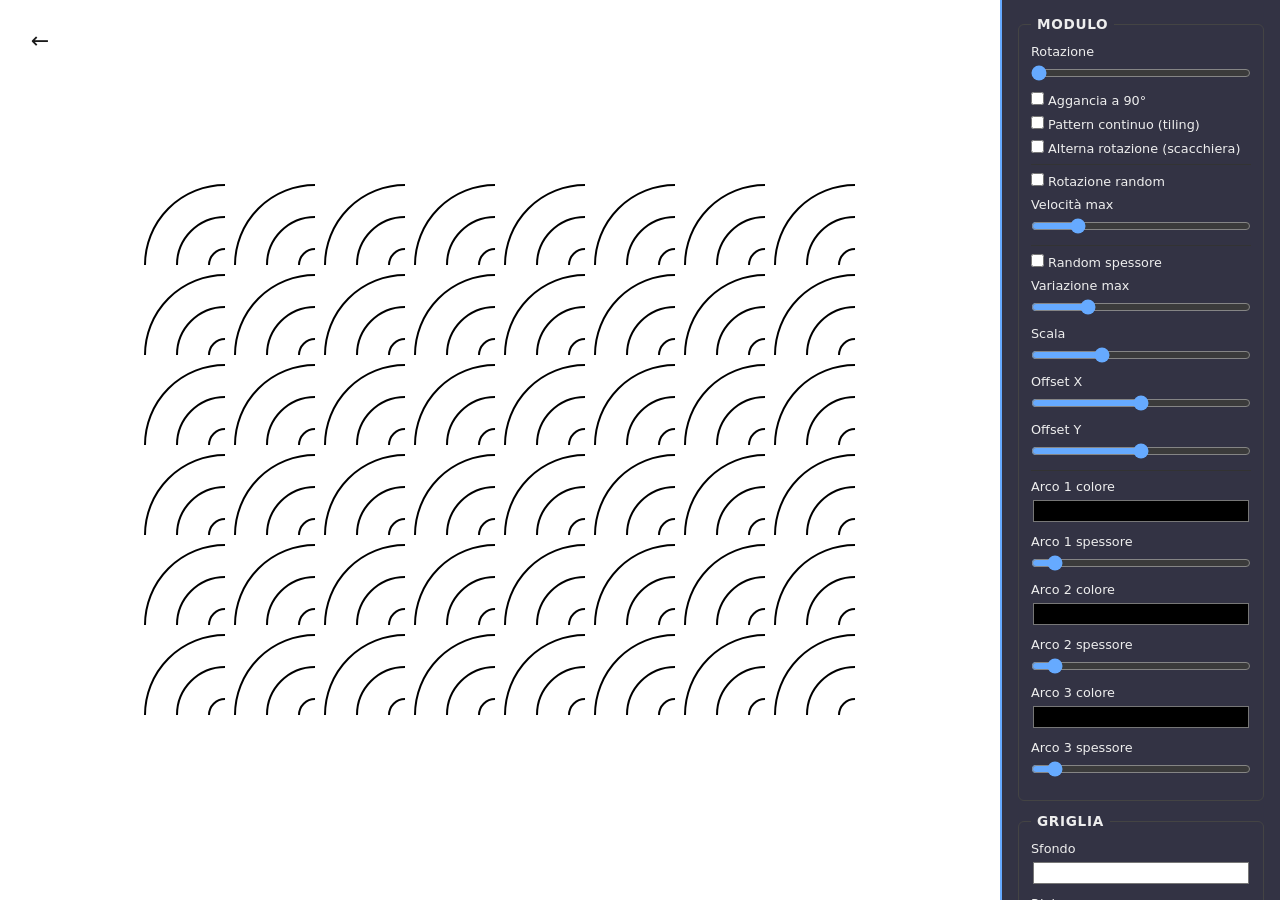
==== pattern esercizio 1/index.html @ a2ea2230 "inline submodule content" ====
<!DOCTYPE html>
<html lang="it">
<head>
  <meta charset="UTF-8">
  <meta name="viewport" content="width=device-width, initial-scale=1.0">
  <title>Pattern Generator</title>
  <link rel="stylesheet" href="style.css">
  <style>
    * { margin:0; padding:0; box-sizing:border-box; }
    body { font-family:system-ui,sans-serif; background:#1a1a1a; color:#eee; overflow:hidden; height:100vh; }
    #app { display:flex; flex-direction:row; height:100vh; }
    #canvas { flex:1; display:block; min-width:0; min-height:0; }
    #controls { width:280px; flex-shrink:0; background:#334; padding:16px; overflow-y:auto; border-left:2px solid #6af; }
    fieldset { border:1px solid #444; border-radius:6px; padding:12px; margin-bottom:12px; }
    legend { padding:0 6px; font-weight:600; font-size:0.85rem; text-transform:uppercase; letter-spacing:.05em; }
    label { display:block; font-size:0.8rem; margin-bottom:8px; }
    label input[type="range"] { width:100%; margin-top:6px; cursor:pointer; accent-color:#6af; }
    label input[type="color"] { display:block; margin-top:2px; border:none; background:none; width:100%; height:30px; cursor:pointer; }
    hr { border:none; border-top:1px solid #333; margin:8px 0; }
    button { width:100%; padding:8px; background:#3a3a3a; color:#eee; border:1px solid #555; border-radius:4px; cursor:pointer; font-size:0.85rem; }
    button:hover { background:#4a4a4a; }
    #selectedModuleControls { border-color:#6af; }
    #selectedModuleControls p { color:#6af; }
    .attractor-item { display:flex; gap:6px; align-items:center; margin-top:8px; font-size:0.8rem; }
    .attractor-item input[type="number"] { width:60px; padding:3px; background:#333; color:#eee; border:1px solid #555; border-radius:3px; }
    .attractor-item button { width:auto; padding:3px 8px; background:#502; border-color:#a33; }
    .back-btn {
      position: fixed;
      top: 20px;
      left: 20px;
      z-index: 9999;
      width: 40px;
      height: 40px;
      display: flex;
      align-items: center;
      justify-content: center;
      background: rgba(255,255,255,0.3);
      border: 1px solid rgba(255,255,255,0.25);
      border-radius: 12px;
      color: #1a1a1a;
      font-size: 22px;
      text-decoration: none;
    }
    .back-btn:hover {
      background: rgba(255,255,255,0.5);
    }
  </style>
</head>
<body>
  <div id="app">
    <canvas id="canvas"></canvas>
    <aside id="controls">
      <fieldset>
        <legend>Modulo</legend>
        <label>Rotazione <input type="range" id="rotation" min="0" max="360" value="0"></label>
        <label><input type="checkbox" id="snap90"> Aggancia a 90°</label>
        <label><input type="checkbox" id="tilingMode"> Pattern continuo (tiling)</label>
        <label><input type="checkbox" id="alternateRotation"> Alterna rotazione (scacchiera)</label>
        <hr>
        <label><input type="checkbox" id="randomRotation"> Rotazione random</label>
        <label>Velocità max <input type="range" id="randomSpeed" min="0.1" max="10" step="0.1" value="2"></label>
        <hr>
        <label><input type="checkbox" id="randomStroke"> Random spessore</label>
        <label>Variazione max <input type="range" id="maxStrokeVar" min="0.5" max="15" step="0.5" value="4"></label>
        <label>Scala <input type="range" id="scale" min="0.1" max="3" step="0.01" value="1"></label>
        <label>Offset X <input type="range" id="offsetX" min="-100" max="100" value="0"></label>
        <label>Offset Y <input type="range" id="offsetY" min="-100" max="100" value="0"></label>
        <hr>
        <label>Arco 1 colore <input type="color" id="color1" value="#000000"></label>
        <label>Arco 1 spessore <input type="range" id="stroke1" min="0.5" max="20" step="0.5" value="2"></label>
        <label>Arco 2 colore <input type="color" id="color2" value="#000000"></label>
        <label>Arco 2 spessore <input type="range" id="stroke2" min="0.5" max="20" step="0.5" value="2"></label>
        <label>Arco 3 colore <input type="color" id="color3" value="#000000"></label>
        <label>Arco 3 spessore <input type="range" id="stroke3" min="0.5" max="20" step="0.5" value="2"></label>
      </fieldset>
      <fieldset>
        <legend>Griglia</legend>
        <label>Sfondo <input type="color" id="bgColor" value="#ffffff"></label>
        <label>Righe <input type="range" id="rows" min="1" max="20" value="6"></label>
        <label>Colonne <input type="range" id="cols" min="1" max="20" value="8"></label>
        <label>Modulo (px) <input type="range" id="moduleSize" min="20" max="200" value="80"></label>
        <label>Gutter <input type="range" id="gutter" min="0" max="50" value="10"></label>
      </fieldset>
      <fieldset id="selectedModuleControls" style="display:none">
        <legend>Modulo selezionato</legend>
        <p id="selectedModuleLabel" style="font-size:0.8rem;margin-bottom:6px;"></p>
        <label>Rotazione individuale <input type="range" id="perModuleRotation" min="0" max="360" value="0"></label>
      </fieldset>
      <fieldset>
        <legend>Attrattori</legend>
        <button id="addAttractor">+ Aggiungi attrattore</button>
        <div id="attractorList"></div>
      </fieldset>
    </aside>
  </div>
  <script src="module.js"></script>
  <script src="grid.js"></script>
  <script src="controls.js"></script>
  <script src="script.js"></script>
  <a href="../index.html" class="back-btn">←</a>
</body>
</html>
---- pattern esercizio 1/style.css ----
* {
  margin: 0;
  padding: 0;
  box-sizing: border-box;
}

body {
  font-family: system-ui, -apple-system, sans-serif;
  background: #1a1a1a;
  color: #eee;
  overflow: hidden;
  height: 100vh;
}

#app {
  display: flex;
  flex-direction: row;
  height: 100vh;
}

#canvas {
  flex: 1;
  display: block;
  min-width: 0;
  min-height: 0;
}

#controls {
  width: 280px;
  flex-shrink: 0;
  background: #334;
  padding: 16px;
  overflow-y: auto;
  border-left: 2px solid #6af;
}

fieldset {
  border: 1px solid #444;
  border-radius: 6px;
  padding: 12px;
  margin-bottom: 12px;
}

legend {
  padding: 0 6px;
  font-weight: 600;
  font-size: 0.85rem;
  text-transform: uppercase;
  letter-spacing: 0.05em;
}

label {
  display: block;
  font-size: 0.8rem;
  margin-bottom: 8px;
}

label input[type="range"] {
  width: 100%;
  margin-top: 6px;
  cursor: pointer;
  accent-color: #6af;
}

label input[type="range"]::-moz-range-track {
  height: 6px;
  background: #555;
  border-radius: 4px;
}

label input[type="range"]::-moz-range-thumb {
  width: 18px;
  height: 18px;
  border-radius: 50%;
  background: #6af;
  border: none;
  cursor: pointer;
}

label input[type="color"] {
  display: block;
  margin-top: 2px;
  border: none;
  background: none;
  width: 100%;
  height: 30px;
  cursor: pointer;
}

hr {
  border: none;
  border-top: 1px solid #333;
  margin: 8px 0;
}

button {
  width: 100%;
  padding: 8px;
  background: #3a3a3a;
  color: #eee;
  border: 1px solid #555;
  border-radius: 4px;
  cursor: pointer;
  font-size: 0.85rem;
}

button:hover {
  background: #4a4a4a;
}

#selectedModuleControls {
  border-color: #6af;
}

#selectedModuleControls p {
  color: #6af;
}

.attractor-item {
  display: flex;
  gap: 6px;
  align-items: center;
  margin-top: 8px;
  font-size: 0.8rem;
}

.attractor-item input[type="number"] {
  width: 60px;
  padding: 3px;
  background: #333;
  color: #eee;
  border: 1px solid #555;
  border-radius: 3px;
}

.attractor-item button {
  width: auto;
  padding: 3px 8px;
  background: #502;
  border-color: #a33;
}
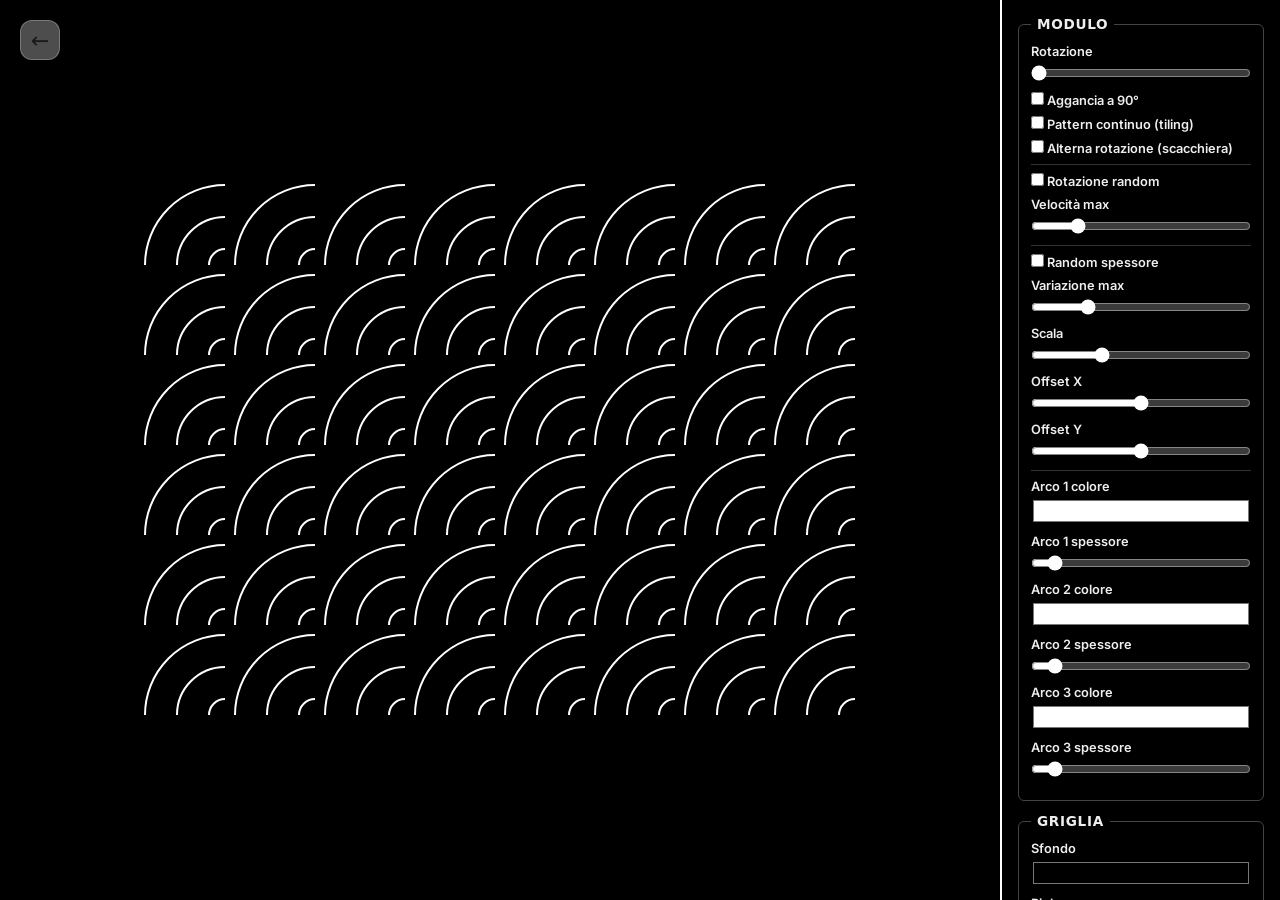
==== commit 7d58ebb6: "aggiorna pattern esercizio, tipografia cinetica e style guide" ====
--- a/pattern esercizio 1/index.html
+++ b/pattern esercizio 1/index.html
@@ -4,17 +4,20 @@
   <meta charset="UTF-8">
   <meta name="viewport" content="width=device-width, initial-scale=1.0">
   <title>Pattern Generator</title>
+  <link rel="preconnect" href="https://fonts.googleapis.com">
+  <link rel="preconnect" href="https://fonts.gstatic.com" crossorigin>
+  <link href="https://fonts.googleapis.com/css2?family=Inter:wght@400;500;600&display=swap" rel="stylesheet">
   <link rel="stylesheet" href="style.css">
   <style>
     * { margin:0; padding:0; box-sizing:border-box; }
     body { font-family:system-ui,sans-serif; background:#1a1a1a; color:#eee; overflow:hidden; height:100vh; }
     #app { display:flex; flex-direction:row; height:100vh; }
     #canvas { flex:1; display:block; min-width:0; min-height:0; }
-    #controls { width:280px; flex-shrink:0; background:#334; padding:16px; overflow-y:auto; border-left:2px solid #6af; }
+    #controls { width:280px; flex-shrink:0; background:#000; padding:16px; overflow-y:auto; border-left:2px solid #fff; }
     fieldset { border:1px solid #444; border-radius:6px; padding:12px; margin-bottom:12px; }
     legend { padding:0 6px; font-weight:600; font-size:0.85rem; text-transform:uppercase; letter-spacing:.05em; }
-    label { display:block; font-size:0.8rem; margin-bottom:8px; }
-    label input[type="range"] { width:100%; margin-top:6px; cursor:pointer; accent-color:#6af; }
+    label { display:block; font-family:'Inter',sans-serif; font-size:0.8rem; font-weight:600; margin-bottom:8px; }
+    label input[type="range"] { width:100%; margin-top:6px; cursor:pointer; accent-color:#fff; }
     label input[type="color"] { display:block; margin-top:2px; border:none; background:none; width:100%; height:30px; cursor:pointer; }
     hr { border:none; border-top:1px solid #333; margin:8px 0; }
     button { width:100%; padding:8px; background:#3a3a3a; color:#eee; border:1px solid #555; border-radius:4px; cursor:pointer; font-size:0.85rem; }
@@ -66,16 +69,16 @@
         <label>Offset X <input type="range" id="offsetX" min="-100" max="100" value="0"></label>
         <label>Offset Y <input type="range" id="offsetY" min="-100" max="100" value="0"></label>
         <hr>
-        <label>Arco 1 colore <input type="color" id="color1" value="#000000"></label>
+        <label>Arco 1 colore <input type="color" id="color1" value="#ffffff"></label>
         <label>Arco 1 spessore <input type="range" id="stroke1" min="0.5" max="20" step="0.5" value="2"></label>
-        <label>Arco 2 colore <input type="color" id="color2" value="#000000"></label>
+        <label>Arco 2 colore <input type="color" id="color2" value="#ffffff"></label>
         <label>Arco 2 spessore <input type="range" id="stroke2" min="0.5" max="20" step="0.5" value="2"></label>
-        <label>Arco 3 colore <input type="color" id="color3" value="#000000"></label>
+        <label>Arco 3 colore <input type="color" id="color3" value="#ffffff"></label>
         <label>Arco 3 spessore <input type="range" id="stroke3" min="0.5" max="20" step="0.5" value="2"></label>
       </fieldset>
       <fieldset>
         <legend>Griglia</legend>
-        <label>Sfondo <input type="color" id="bgColor" value="#ffffff"></label>
+        <label>Sfondo <input type="color" id="bgColor" value="#000000"></label>
         <label>Righe <input type="range" id="rows" min="1" max="20" value="6"></label>
         <label>Colonne <input type="range" id="cols" min="1" max="20" value="8"></label>
         <label>Modulo (px) <input type="range" id="moduleSize" min="20" max="200" value="80"></label>
--- a/pattern esercizio 1/style.css
+++ b/pattern esercizio 1/style.css
@@ -28,10 +28,10 @@
 #controls {
   width: 280px;
   flex-shrink: 0;
-  background: #334;
+  background: #000;
   padding: 16px;
   overflow-y: auto;
-  border-left: 2px solid #6af;
+  border-left: 2px solid #fff;
 }
 
 fieldset {
@@ -51,7 +51,9 @@
 
 label {
   display: block;
+  font-family: 'Inter', sans-serif;
   font-size: 0.8rem;
+  font-weight: 600;
   margin-bottom: 8px;
 }
 
@@ -59,7 +61,7 @@
   width: 100%;
   margin-top: 6px;
   cursor: pointer;
-  accent-color: #6af;
+   accent-color: #fff;
 }
 
 label input[type="range"]::-moz-range-track {
@@ -72,7 +74,7 @@
   width: 18px;
   height: 18px;
   border-radius: 50%;
-  background: #6af;
+  background: #fff;
   border: none;
   cursor: pointer;
 }
